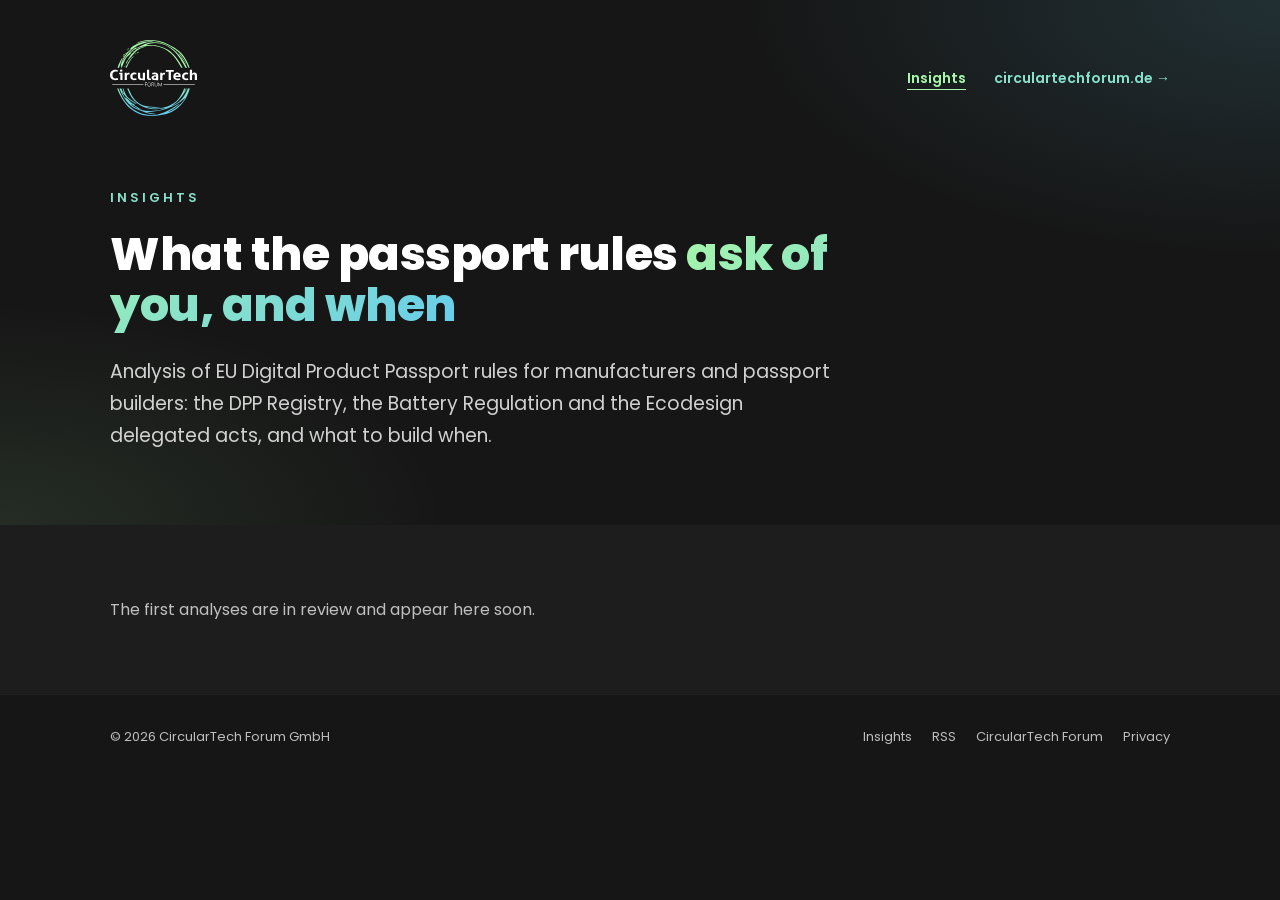
==== insights/index.html @ 9c660640 "Site update: shared CSS/JS, Insights blog build, SEO/GEO files, legal drafts - assets/css/site.css +" ====
<!DOCTYPE html>
<html lang="en">
<head>
<meta charset="utf-8">
<meta name="viewport" content="width=device-width, initial-scale=1">
<meta http-equiv="Content-Security-Policy" content="default-src 'self'; script-src 'self'; style-src 'self'; img-src 'self' data:; font-src 'self'; connect-src 'none'; object-src 'none'; base-uri 'self'; form-action 'none'">
<title>Insights | CircularTech Advisory</title>
<meta name="description" content="Analysis of EU Digital Product Passport rules for manufacturers and passport builders: the DPP Registry, the Battery Regulation and the Ecodesign delegated acts, and what to build when.">
<meta name="theme-color" content="#161616">
<link rel="canonical" href="https://www.circulartechadvisory.com/insights/">
<meta property="og:type" content="website">
<meta property="og:site_name" content="CircularTech Advisory">
<meta property="og:title" content="Insights | CircularTech Advisory">
<meta property="og:description" content="Analysis of EU Digital Product Passport rules for manufacturers and passport builders: the DPP Registry, the Battery Regulation and the Ecodesign delegated acts, and what to build when.">
<meta property="og:url" content="https://www.circulartechadvisory.com/insights/">
<meta property="og:image" content="https://www.circulartechadvisory.com/assets/images/og-default.png">
<meta property="og:locale" content="en_GB">
<meta name="twitter:card" content="summary_large_image">
<link rel="icon" href="/assets/logo.svg" type="image/svg+xml">
<link rel="alternate" type="application/rss+xml" title="CircularTech Advisory insights" href="/feed.xml">
<link rel="stylesheet" href="/assets/fonts/fonts.css">
<link rel="stylesheet" href="/assets/css/site.css">
<script type="application/ld+json">
{
  "@context": "https://schema.org",
  "@graph": [
    {
      "@type": "Blog",
      "@id": "https://www.circulartechadvisory.com/insights/#blog",
      "url": "https://www.circulartechadvisory.com/insights/",
      "name": "CircularTech Advisory insights",
      "inLanguage": "en",
      "publisher": {
        "@id": "https://www.circulartechadvisory.com/#org"
      },
      "blogPost": []
    },
    {
      "@type": "BreadcrumbList",
      "itemListElement": [
        {
          "@type": "ListItem",
          "position": 1,
          "name": "Home",
          "item": "https://www.circulartechadvisory.com/"
        },
        {
          "@type": "ListItem",
          "position": 2,
          "name": "Insights",
          "item": "https://www.circulartechadvisory.com/insights/"
        }
      ]
    }
  ]
}
</script>
</head>
<body>
<a class="skip-link" href="#main-content">Skip to main content</a>

<header class="ctf-hero ctf-hero--compact">
  <div class="ctf-inner">
    <div class="ctf-bar">
      <a class="ctf-bar__logo" href="/"><img src="/assets/logo.svg" alt="CircularTech Advisory" width="87" height="76"></a>
      <nav class="ctf-bar__links" aria-label="Site">
        <a href="/insights/" aria-current="page">Insights</a>
        <a href="https://circulartechforum.de/" rel="noopener">circulartechforum.de &rarr;</a>
      </nav>
    </div>
    <div class="ctf-hero__body">
      <p class="ctf-hero__pre">Insights</p>
      <h1 class="ctf-hero__h1">What the passport rules <span>ask of you, and when</span></h1>
      <p class="ctf-hero__sub">Analysis of EU Digital Product Passport rules for manufacturers and passport builders: the DPP Registry, the Battery Regulation and the Ecodesign delegated acts, and what to build when.</p>
    </div>
  </div>
</header>

<main id="main-content" class="ctf-section">
  <div class="ctf-inner">
    <h2 class="visually-hidden">All insights</h2>
      <p class="ctf-empty">The first analyses are in review and appear here soon.</p>
  </div>
</main>

<footer class="ctf-footer">
  <div class="ctf-inner">
    <p>&copy; <span data-year>2026</span> CircularTech Forum GmbH</p>
    <nav aria-label="Footer">
      <a href="/insights/">Insights</a>
      <a href="/feed.xml">RSS</a>
      <a href="https://circulartechforum.de/" rel="noopener">CircularTech Forum</a>
      <a href="https://circulartechforum.de/privacy-policy/" rel="noopener">Privacy</a>
    </nav>
  </div>
</footer>
<p class="visually-hidden" id="copy-hint">Copies the email address to your clipboard.</p>
<p class="visually-hidden" id="copy-status" role="status" aria-live="polite"></p>
<script src="/assets/js/site.js" defer></script>
</body>
</html>
---- assets/fonts/fonts.css ----
/* Self-hosted Google Fonts — generated by selfhost-fonts.py */

/* from https://fonts.googleapis.com/css2?family=Poppins:wght@400;600;700;800&display=swap */
/* devanagari */
@font-face {
  font-family: 'Poppins';
  font-style: normal;
  font-weight: 400;
  font-display: swap;
  src: url('./pxiEyp8kv8JHgFVrJJbecnFHGPezSQ.woff2') format('woff2');
  unicode-range: U+0900-097F, U+1CD0-1CF9, U+200C-200D, U+20A8, U+20B9, U+20F0, U+25CC, U+A830-A839, U+A8E0-A8FF, U+11B00-11B09;
}
/* latin-ext */
@font-face {
  font-family: 'Poppins';
  font-style: normal;
  font-weight: 400;
  font-display: swap;
  src: url('./pxiEyp8kv8JHgFVrJJnecnFHGPezSQ.woff2') format('woff2');
  unicode-range: U+0100-02BA, U+02BD-02C5, U+02C7-02CC, U+02CE-02D7, U+02DD-02FF, U+0304, U+0308, U+0329, U+1D00-1DBF, U+1E00-1E9F, U+1EF2-1EFF, U+2020, U+20A0-20AB, U+20AD-20C0, U+2113, U+2C60-2C7F, U+A720-A7FF;
}
/* latin */
@font-face {
  font-family: 'Poppins';
  font-style: normal;
  font-weight: 400;
  font-display: swap;
  src: url('./pxiEyp8kv8JHgFVrJJfecnFHGPc.woff2') format('woff2');
  unicode-range: U+0000-00FF, U+0131, U+0152-0153, U+02BB-02BC, U+02C6, U+02DA, U+02DC, U+0304, U+0308, U+0329, U+2000-206F, U+20AC, U+2122, U+2191, U+2193, U+2212, U+2215, U+FEFF, U+FFFD;
}
/* devanagari */
@font-face {
  font-family: 'Poppins';
  font-style: normal;
  font-weight: 600;
  font-display: swap;
  src: url('./pxiByp8kv8JHgFVrLEj6Z11lFd2JQEl8qw.woff2') format('woff2');
  unicode-range: U+0900-097F, U+1CD0-1CF9, U+200C-200D, U+20A8, U+20B9, U+20F0, U+25CC, U+A830-A839, U+A8E0-A8FF, U+11B00-11B09;
}
/* latin-ext */
@font-face {
  font-family: 'Poppins';
  font-style: normal;
  font-weight: 600;
  font-display: swap;
  src: url('./pxiByp8kv8JHgFVrLEj6Z1JlFd2JQEl8qw.woff2') format('woff2');
  unicode-range: U+0100-02BA, U+02BD-02C5, U+02C7-02CC, U+02CE-02D7, U+02DD-02FF, U+0304, U+0308, U+0329, U+1D00-1DBF, U+1E00-1E9F, U+1EF2-1EFF, U+2020, U+20A0-20AB, U+20AD-20C0, U+2113, U+2C60-2C7F, U+A720-A7FF;
}
/* latin */
@font-face {
  font-family: 'Poppins';
  font-style: normal;
  font-weight: 600;
  font-display: swap;
  src: url('./pxiByp8kv8JHgFVrLEj6Z1xlFd2JQEk.woff2') format('woff2');
  unicode-range: U+0000-00FF, U+0131, U+0152-0153, U+02BB-02BC, U+02C6, U+02DA, U+02DC, U+0304, U+0308, U+0329, U+2000-206F, U+20AC, U+2122, U+2191, U+2193, U+2212, U+2215, U+FEFF, U+FFFD;
}
/* devanagari */
@font-face {
  font-family: 'Poppins';
  font-style: normal;
  font-weight: 700;
  font-display: swap;
  src: url('./pxiByp8kv8JHgFVrLCz7Z11lFd2JQEl8qw.woff2') format('woff2');
  unicode-range: U+0900-097F, U+1CD0-1CF9, U+200C-200D, U+20A8, U+20B9, U+20F0, U+25CC, U+A830-A839, U+A8E0-A8FF, U+11B00-11B09;
}
/* latin-ext */
@font-face {
  font-family: 'Poppins';
  font-style: normal;
  font-weight: 700;
  font-display: swap;
  src: url('./pxiByp8kv8JHgFVrLCz7Z1JlFd2JQEl8qw.woff2') format('woff2');
  unicode-range: U+0100-02BA, U+02BD-02C5, U+02C7-02CC, U+02CE-02D7, U+02DD-02FF, U+0304, U+0308, U+0329, U+1D00-1DBF, U+1E00-1E9F, U+1EF2-1EFF, U+2020, U+20A0-20AB, U+20AD-20C0, U+2113, U+2C60-2C7F, U+A720-A7FF;
}
/* latin */
@font-face {
  font-family: 'Poppins';
  font-style: normal;
  font-weight: 700;
  font-display: swap;
  src: url('./pxiByp8kv8JHgFVrLCz7Z1xlFd2JQEk.woff2') format('woff2');
  unicode-range: U+0000-00FF, U+0131, U+0152-0153, U+02BB-02BC, U+02C6, U+02DA, U+02DC, U+0304, U+0308, U+0329, U+2000-206F, U+20AC, U+2122, U+2191, U+2193, U+2212, U+2215, U+FEFF, U+FFFD;
}
/* devanagari */
@font-face {
  font-family: 'Poppins';
  font-style: normal;
  font-weight: 800;
  font-display: swap;
  src: url('./pxiByp8kv8JHgFVrLDD4Z11lFd2JQEl8qw.woff2') format('woff2');
  unicode-range: U+0900-097F, U+1CD0-1CF9, U+200C-200D, U+20A8, U+20B9, U+20F0, U+25CC, U+A830-A839, U+A8E0-A8FF, U+11B00-11B09;
}
/* latin-ext */
@font-face {
  font-family: 'Poppins';
  font-style: normal;
  font-weight: 800;
  font-display: swap;
  src: url('./pxiByp8kv8JHgFVrLDD4Z1JlFd2JQEl8qw.woff2') format('woff2');
  unicode-range: U+0100-02BA, U+02BD-02C5, U+02C7-02CC, U+02CE-02D7, U+02DD-02FF, U+0304, U+0308, U+0329, U+1D00-1DBF, U+1E00-1E9F, U+1EF2-1EFF, U+2020, U+20A0-20AB, U+20AD-20C0, U+2113, U+2C60-2C7F, U+A720-A7FF;
}
/* latin */
@font-face {
  font-family: 'Poppins';
  font-style: normal;
  font-weight: 800;
  font-display: swap;
  src: url('./pxiByp8kv8JHgFVrLDD4Z1xlFd2JQEk.woff2') format('woff2');
  unicode-range: U+0000-00FF, U+0131, U+0152-0153, U+02BB-02BC, U+02C6, U+02DA, U+02DC, U+0304, U+0308, U+0329, U+2000-206F, U+20AC, U+2122, U+2191, U+2193, U+2212, U+2215, U+FEFF, U+FFFD;
}
---- assets/css/site.css ----
/* CircularTech Advisory: one stylesheet for every page.
   Palette follows the forum's advisory page (~/Claude/circulartech/consulting-advisory.html). */

:root {
  --ink: #161616;
  --ink-2: #1d1d1d;
  --ink-3: #222;
  --ink-4: #2a2a2a;
  --line: #333;
  --mint: #A7F6AA;
  --sky: #66CCEC;
  --teal: #87E1CB;
  --amber: #D4922A;
  --amber-hi: #F0A830;
  --text: rgba(255,255,255,0.82);
  --text-dim: rgba(255,255,255,0.72);
  --gradient: linear-gradient(135deg, var(--mint) 0%, var(--sky) 100%);
  --radius: 12px;
}

* { margin: 0; padding: 0; box-sizing: border-box; }
html { background: var(--ink); scroll-behavior: smooth; }
body {
  font-family: 'Poppins', sans-serif;
  color: var(--text);
  line-height: 1.6;
  -webkit-font-smoothing: antialiased;
  background: var(--ink);
}
a { color: inherit; text-decoration: none; }
img, svg { max-width: 100%; }
:focus-visible { outline: 3px solid var(--amber-hi); outline-offset: 3px; border-radius: 4px; }

.skip-link {
  position: absolute; left: 16px; top: -100px; z-index: 100;
  background: var(--amber); color: var(--ink); font-weight: 700;
  padding: 10px 18px; border-radius: 8px;
}
.skip-link:focus { top: 16px; }
.visually-hidden {
  position: absolute; width: 1px; height: 1px; padding: 0; margin: -1px;
  overflow: hidden; clip: rect(0 0 0 0); white-space: nowrap; border: 0;
}

.ctf-inner { max-width: 1140px; margin: 0 auto; padding: 0 40px; }

/* ── Buttons ──────────────────────────────────────────────── */
.ctf-btn {
  display: inline-flex; align-items: center; gap: 10px;
  padding: 14px 28px; border-radius: 54px;
  font-family: 'Poppins', sans-serif; font-size: 15px; font-weight: 700;
  cursor: pointer; transition: background-color 0.25s ease, border-color 0.25s ease, color 0.25s ease;
  border: 2px solid transparent;
}
.ctf-btn svg { width: 16px; height: 16px; flex-shrink: 0; }
.ctf-btn--primary { background: var(--amber); color: var(--ink); border-color: var(--amber); }
.ctf-btn--primary:hover { background: var(--amber-hi); border-color: var(--amber-hi); }
.ctf-btn--dark { background: var(--ink); color: #fff; border-color: var(--ink); }
.ctf-btn--dark:hover { background: var(--line); border-color: var(--line); }
.ctf-btn.is-copied { background: var(--mint); border-color: var(--mint); color: var(--ink); }

/* ── Site header (inside the hero) ────────────────────────── */
.ctf-bar {
  display: flex; align-items: center; justify-content: space-between; gap: 24px;
  margin-bottom: 88px;
}
.ctf-bar__logo img { display: block; height: 76px; width: auto; }
.ctf-bar__links { display: flex; align-items: center; gap: 28px; font-size: 14px; font-weight: 600; }
.ctf-bar__links a { color: var(--teal); transition: color 0.2s ease; }
.ctf-bar__links a:hover, .ctf-bar__links a[aria-current="page"] { color: var(--mint); }
.ctf-bar__links a[aria-current="page"] { text-decoration: underline; text-underline-offset: 6px; }

/* ── Hero ─────────────────────────────────────────────────── */
.ctf-hero {
  position: relative; overflow: hidden; isolation: isolate;
  background:
    radial-gradient(ellipse 60% 70% at 100% 0%, rgba(102,204,236,0.14), transparent 70%),
    radial-gradient(ellipse 50% 60% at 0% 100%, rgba(167,246,170,0.10), transparent 70%),
    var(--ink);
  padding: 40px 0 96px;
}
.ctf-hero--compact { padding-bottom: 72px; }
.ctf-hero--compact .ctf-bar { margin-bottom: 72px; }
.ctf-hero__art { position: absolute; inset: 0; z-index: -1; pointer-events: none; }
.ctf-hero__art canvas, .ctf-hero__art svg { display: block; width: 100%; height: 100%; }
.ctf-hero__body { max-width: 820px; }
.ctf-hero__pre {
  font-size: 13px; font-weight: 600; letter-spacing: 3px; text-transform: uppercase;
  color: var(--teal); margin-bottom: 20px;
}
.ctf-hero__h1 {
  font-size: 56px; font-weight: 800; color: #fff; line-height: 1.08;
  letter-spacing: -0.5px; margin-bottom: 24px;
}
.ctf-hero--compact .ctf-hero__h1 { font-size: 46px; line-height: 1.12; }
.ctf-hero__h1 span {
  background: var(--gradient);
  -webkit-background-clip: text; background-clip: text; color: transparent;
}
.ctf-hero__sub { font-size: 19px; color: rgba(255,255,255,0.8); line-height: 1.7; max-width: 720px; }
.ctf-hero__meta { margin-top: 28px; font-size: 14px; color: var(--text-dim); }
.ctf-hero__meta strong { color: #fff; font-weight: 600; }

.ctf-contact { display: flex; align-items: center; gap: 12px; flex-wrap: wrap; margin-top: 36px; }
.ctf-contact__alt { font-size: 14px; font-weight: 600; color: var(--amber-hi); text-decoration: underline; text-underline-offset: 3px; }

/* ── Section shell ────────────────────────────────────────── */
.ctf-section { background: var(--ink-2); padding: 72px 0; }
.ctf-section--ink { background: var(--ink); }
.ctf-section__label {
  font-size: 13px; font-weight: 600; letter-spacing: 3px; text-transform: uppercase;
  color: var(--text-dim); margin-bottom: 8px;
}
.ctf-section__h2 { font-size: 32px; font-weight: 800; color: #fff; line-height: 1.2; margin-bottom: 28px; }
.ctf-section__more { margin-top: 28px; font-size: 15px; font-weight: 600; }
.ctf-section__more a { color: var(--teal); text-decoration: underline; text-underline-offset: 4px; }
.ctf-section__more a:hover { color: var(--mint); }

/* ── Services ─────────────────────────────────────────────── */
/* Five cards: one row on wide screens, 3 + 2 on tablets, one column on phones. Never a lone card. */
.ctf-previews {
  display: grid;
  grid-template-columns: repeat(5, 1fr);
  gap: 14px;
}
@media (max-width: 1100px) {
  .ctf-previews { grid-template-columns: repeat(6, 1fr); }
  .ctf-preview { grid-column: span 2; }
  .ctf-preview:nth-child(n+4) { grid-column: span 3; }
}
@media (max-width: 640px) {
  .ctf-previews { grid-template-columns: 1fr; }
  .ctf-preview, .ctf-preview:nth-child(n+4) { grid-column: auto; }
}
.ctf-preview {
  background: var(--ink-3); border-radius: 10px; padding: 22px 18px;
  border-left: 3px solid var(--teal);
  transition: transform 0.2s ease, box-shadow 0.2s ease;
}
.ctf-preview:hover { transform: translateY(-2px); box-shadow: 0 4px 16px rgba(0,0,0,0.3); }
.ctf-preview--readiness { border-left-color: var(--amber-hi); }
.ctf-preview--compliance { border-left-color: var(--amber); }
.ctf-preview--design { border-left-color: var(--sky); }
.ctf-preview--circular { border-left-color: var(--mint); }
.ctf-preview svg { width: 32px; height: 32px; margin-bottom: 12px; }
.ctf-preview__title { font-size: 15px; font-weight: 700; color: #fff; margin-bottom: 8px; line-height: 1.3; }
.ctf-preview__desc { font-size: 13px; color: var(--text-dim); line-height: 1.55; }

/* ── Insight cards ────────────────────────────────────────── */
.ctf-cards { display: grid; grid-template-columns: repeat(auto-fill, minmax(300px, 1fr)); gap: 18px; }
.ctf-card {
  display: flex; flex-direction: column; background: var(--ink-3); border-radius: var(--radius);
  border: 1px solid var(--line); overflow: hidden; transition: border-color 0.2s ease, transform 0.2s ease;
}
.ctf-card:hover { border-color: var(--teal); transform: translateY(-2px); }
.ctf-card__img { aspect-ratio: 16 / 9; width: 100%; object-fit: cover; background: var(--ink-4); }
.ctf-card__body { padding: 22px 22px 24px; display: flex; flex-direction: column; gap: 10px; flex: 1; }
.ctf-card__meta { font-size: 12px; font-weight: 600; letter-spacing: 1.5px; text-transform: uppercase; color: var(--teal); }
.ctf-card__title { font-size: 19px; font-weight: 700; color: #fff; line-height: 1.3; }
.ctf-card__excerpt { font-size: 14px; color: var(--text-dim); line-height: 1.6; }
.ctf-card__link { margin-top: auto; font-size: 14px; font-weight: 700; color: var(--amber-hi); }
.ctf-card__link::after { content: " \2192"; }
.ctf-empty { color: var(--text-dim); }

/* ── FAQ (lander and posts) ───────────────────────────────── */
.ctf-faq { max-width: 860px; }
.ctf-faq__item { border: 1px solid var(--line); border-radius: var(--radius); background: var(--ink-3); margin: 12px 0; }
.ctf-faq__item summary {
  cursor: pointer; padding: 16px 20px; font-weight: 700; color: #fff; font-size: 16px;
  list-style: none; display: flex; justify-content: space-between; align-items: center; gap: 12px;
}
.ctf-faq__item summary::-webkit-details-marker { display: none; }
.ctf-faq__item summary::after { content: "+"; color: var(--teal); font-weight: 700; font-size: 22px; line-height: 1; }
.ctf-faq__item[open] summary::after { content: "\2212"; }
.ctf-faq__item summary:hover { color: var(--mint); }
.ctf-faq__answer { padding: 0 20px 18px; }
.ctf-faq__answer p { margin: 0; font-size: 15.5px; line-height: 1.7; }

/* ── CTA ──────────────────────────────────────────────────── */
.ctf-cta { background: var(--gradient); padding: 88px 0; text-align: center; }
.ctf-cta .ctf-inner { max-width: 720px; }
.ctf-cta__h2 { font-size: 40px; font-weight: 800; color: var(--ink); line-height: 1.15; margin-bottom: 20px; }
.ctf-cta__body { font-size: 18px; color: #222; line-height: 1.7; margin-bottom: 32px; }
.ctf-cta__email { font-size: 15px; color: #333; margin-top: 20px; }
.ctf-cta__email a { color: var(--ink); font-weight: 700; border-bottom: 2px solid var(--ink); transition: border-color 0.2s ease; }
.ctf-cta__email a:hover { border-color: transparent; }

/* ── Footer ───────────────────────────────────────────────── */
.ctf-footer { background: var(--ink); padding: 32px 0; border-top: 1px solid var(--ink-3); }
.ctf-footer .ctf-inner {
  display: flex; justify-content: space-between; align-items: center; gap: 16px; flex-wrap: wrap;
  font-size: 13px; color: var(--text-dim);
}
.ctf-footer nav { display: flex; gap: 20px; flex-wrap: wrap; }
.ctf-footer a:hover { color: var(--teal); }

/* ── Post body ────────────────────────────────────────────── */
.ctf-article { background: var(--ink-2); padding: 72px 0 88px; line-height: 1.75; }
.ctf-article .ctf-inner { max-width: 820px; }
.ctf-breadcrumb { font-size: 13px; color: var(--text-dim); margin-bottom: 18px; }
.ctf-breadcrumb a { color: var(--teal); }
.ctf-breadcrumb a:hover { color: var(--mint); }
.ctf-prose a { color: var(--teal); text-decoration: underline; text-underline-offset: 3px; }
.ctf-prose a:hover { color: var(--mint); }
.ctf-prose p { margin: 0 0 20px; font-size: 17px; }
.ctf-prose strong { color: #fff; font-weight: 600; }
.ctf-prose em { color: #fff; }
.ctf-prose h2 { font-size: 30px; font-weight: 800; color: #fff; line-height: 1.25; margin: 56px 0 18px; scroll-margin-top: 24px; }
.ctf-prose h3 { font-size: 21px; font-weight: 700; color: #fff; line-height: 1.35; margin: 36px 0 12px; scroll-margin-top: 24px; }
.ctf-prose ul, .ctf-prose ol { margin: 0 0 22px; padding-left: 24px; font-size: 17px; }
.ctf-prose li { margin-bottom: 10px; }
.ctf-prose li::marker { color: var(--teal); font-weight: 700; }
.ctf-prose code {
  font-family: ui-monospace, Menlo, monospace; font-size: 0.88em;
  background: var(--ink-4); color: var(--mint); padding: 2px 6px; border-radius: 6px;
}
.ctf-prose figure { margin: 32px 0; }
.ctf-prose figure img { display: block; width: 100%; height: auto; border-radius: 18px; }
.ctf-prose figcaption { margin-top: 12px; font-size: 14px; color: var(--text-dim); text-align: center; }

.ctf-table-wrap { overflow-x: auto; -webkit-overflow-scrolling: touch; margin: 24px 0; }
.ctf-table { width: 100%; border-collapse: collapse; font-size: 15px; }
.ctf-table th, .ctf-table td { border-bottom: 1px solid var(--line); padding: 12px 14px; text-align: left; vertical-align: top; line-height: 1.55; }
.ctf-table th { background: #262626; color: var(--teal); font-weight: 700; font-size: 13px; letter-spacing: 0.5px; text-transform: uppercase; }
.ctf-table td:first-child { font-weight: 600; color: #fff; white-space: nowrap; }

.ctf-note { background: var(--ink-3); border-radius: var(--radius); border-left: 3px solid var(--teal); padding: 22px 24px; margin: 28px 0; }
.ctf-note h4 { margin: 0 0 10px; color: var(--teal); font-size: 13px; font-weight: 700; letter-spacing: 2px; text-transform: uppercase; }
.ctf-prose .ctf-note p { margin: 0 0 10px; font-size: 16px; }
.ctf-prose .ctf-note p:last-child { margin-bottom: 0; }
.ctf-prose .ctf-note ul { margin: 8px 0 0; font-size: 16px; }
.ctf-note li:last-child { margin-bottom: 0; }
.ctf-note--warn { border-left-color: var(--amber); background: #2a2316; }
.ctf-note--warn h4 { color: var(--amber-hi); }

.ctf-sources { margin-top: 48px; padding-top: 24px; border-top: 1px solid var(--line); }
.ctf-prose .ctf-sources p { font-size: 14px; color: var(--text-dim); }

/* ── Legal pages ──────────────────────────────────────────── */
.ctf-legal h2 { font-size: 22px; margin-top: 40px; }
.ctf-placeholder { background: #3a2a10; color: var(--amber-hi); padding: 0 6px; border-radius: 4px; font-weight: 600; }

/* ── Responsive ───────────────────────────────────────────── */
@media (max-width: 1024px) {
  .ctf-hero__h1 { font-size: 44px; }
  .ctf-hero--compact .ctf-hero__h1 { font-size: 38px; }
  .ctf-prose h2 { font-size: 27px; }
}
@media (max-width: 640px) {
  .ctf-inner { padding: 0 16px; }
  .ctf-hero { padding: 24px 0 64px; }
  .ctf-bar, .ctf-hero--compact .ctf-bar { margin-bottom: 48px; }
  .ctf-bar__logo img { height: 56px; }
  .ctf-bar__links { gap: 16px; font-size: 13px; }
  .ctf-hero__h1, .ctf-hero--compact .ctf-hero__h1 { font-size: 31px; }
  .ctf-hero__sub { font-size: 16px; }
  .ctf-section { padding: 48px 0; }
  .ctf-section__h2 { font-size: 26px; }
  .ctf-cards { grid-template-columns: 1fr; }
  .ctf-article { padding: 48px 0 64px; }
  .ctf-prose p, .ctf-prose ul, .ctf-prose ol { font-size: 16px; }
  .ctf-prose h2 { font-size: 24px; margin-top: 44px; }
  .ctf-prose h3 { font-size: 19px; }
  .ctf-table td:first-child { white-space: normal; }
  .ctf-cta { padding: 56px 0; }
  .ctf-cta__h2 { font-size: 28px; }
  .ctf-cta__body { font-size: 16px; }
  .ctf-btn { font-size: 14px; padding: 13px 22px; }
}
@media (prefers-reduced-motion: reduce) {
  html { scroll-behavior: auto; }
  *, *::before, *::after { transition: none !important; animation: none !important; }
}
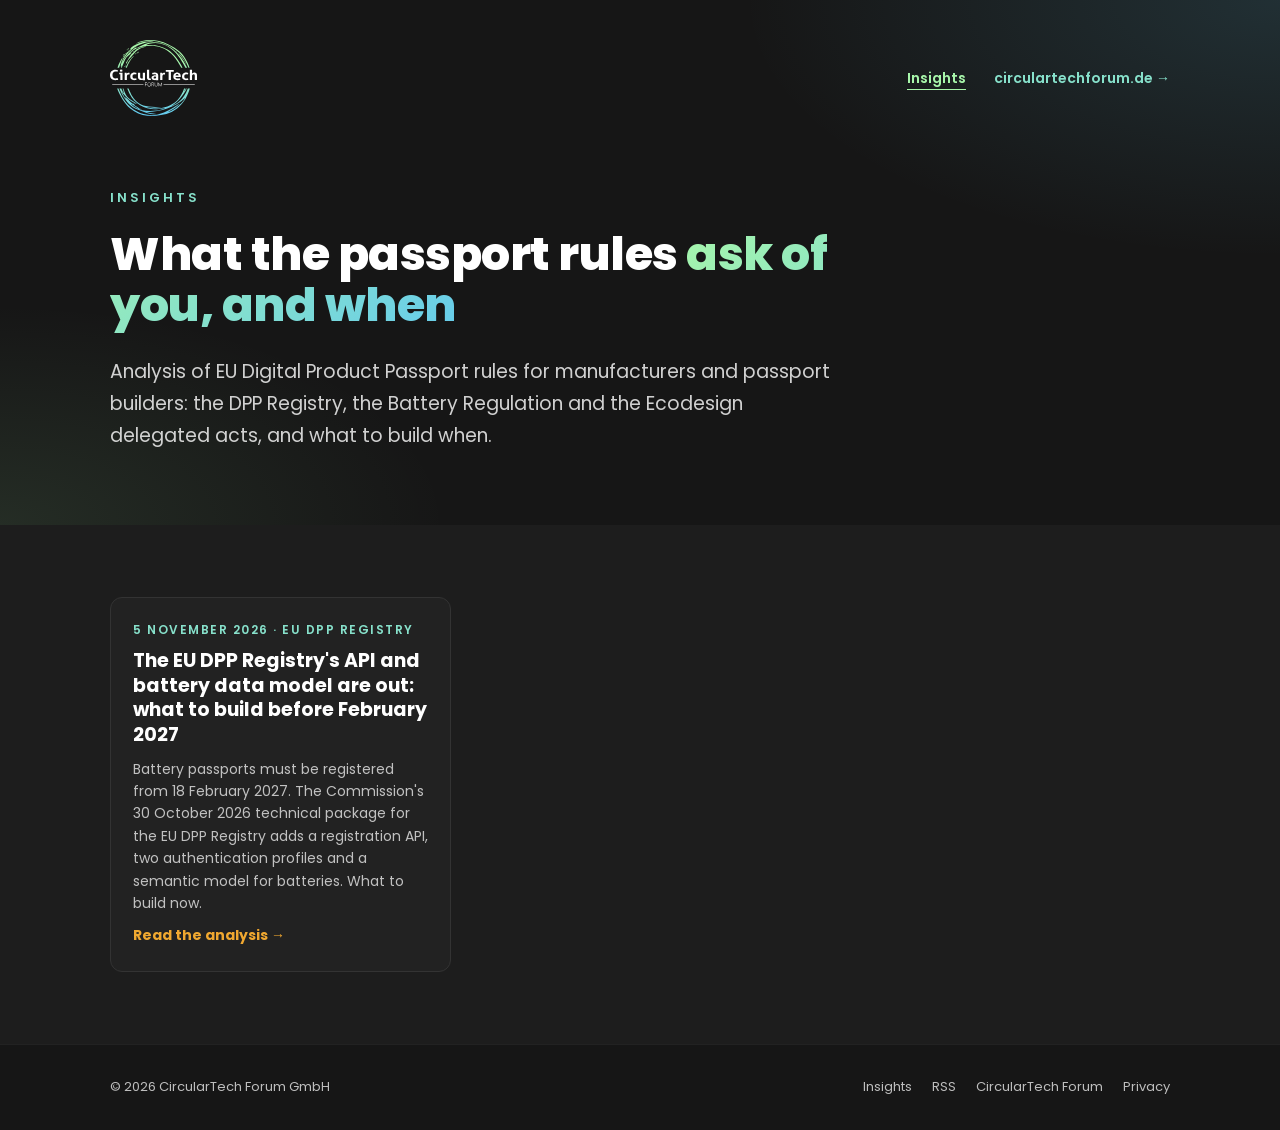
==== commit e90e75a2: "Publish the DPP Registry article as the first insight; fill company details - Article approved (publ" ====
--- a/insights/index.html
+++ b/insights/index.html
@@ -33,7 +33,14 @@
       "publisher": {
         "@id": "https://www.circulartechadvisory.com/#org"
       },
-      "blogPost": []
+      "blogPost": [
+        {
+          "@type": "BlogPosting",
+          "headline": "The EU DPP Registry's API and battery data model are out: what to build before February 2027",
+          "url": "https://www.circulartechadvisory.com/insights/dpp-registry-technical-package/",
+          "datePublished": "2026-11-05"
+        }
+      ]
     },
     {
       "@type": "BreadcrumbList",
@@ -79,7 +86,16 @@
 <main id="main-content" class="ctf-section">
   <div class="ctf-inner">
     <h2 class="visually-hidden">All insights</h2>
-      <p class="ctf-empty">The first analyses are in review and appear here soon.</p>
+      <div class="ctf-cards">
+    <a class="ctf-card" href="/insights/dpp-registry-technical-package/">
+      <div class="ctf-card__body">
+        <p class="ctf-card__meta"><time datetime="2026-11-05">5 November 2026</time> · EU DPP Registry</p>
+        <h3 class="ctf-card__title">The EU DPP Registry's API and battery data model are out: what to build before February 2027</h3>
+        <p class="ctf-card__excerpt">Battery passports must be registered from 18 February 2027. The Commission's 30 October 2026 technical package for the EU DPP Registry adds a registration API, two authentication profiles and a semantic model for batteries. What to build now.</p>
+        <span class="ctf-card__link">Read the analysis</span>
+      </div>
+    </a>
+      </div>
   </div>
 </main>
 
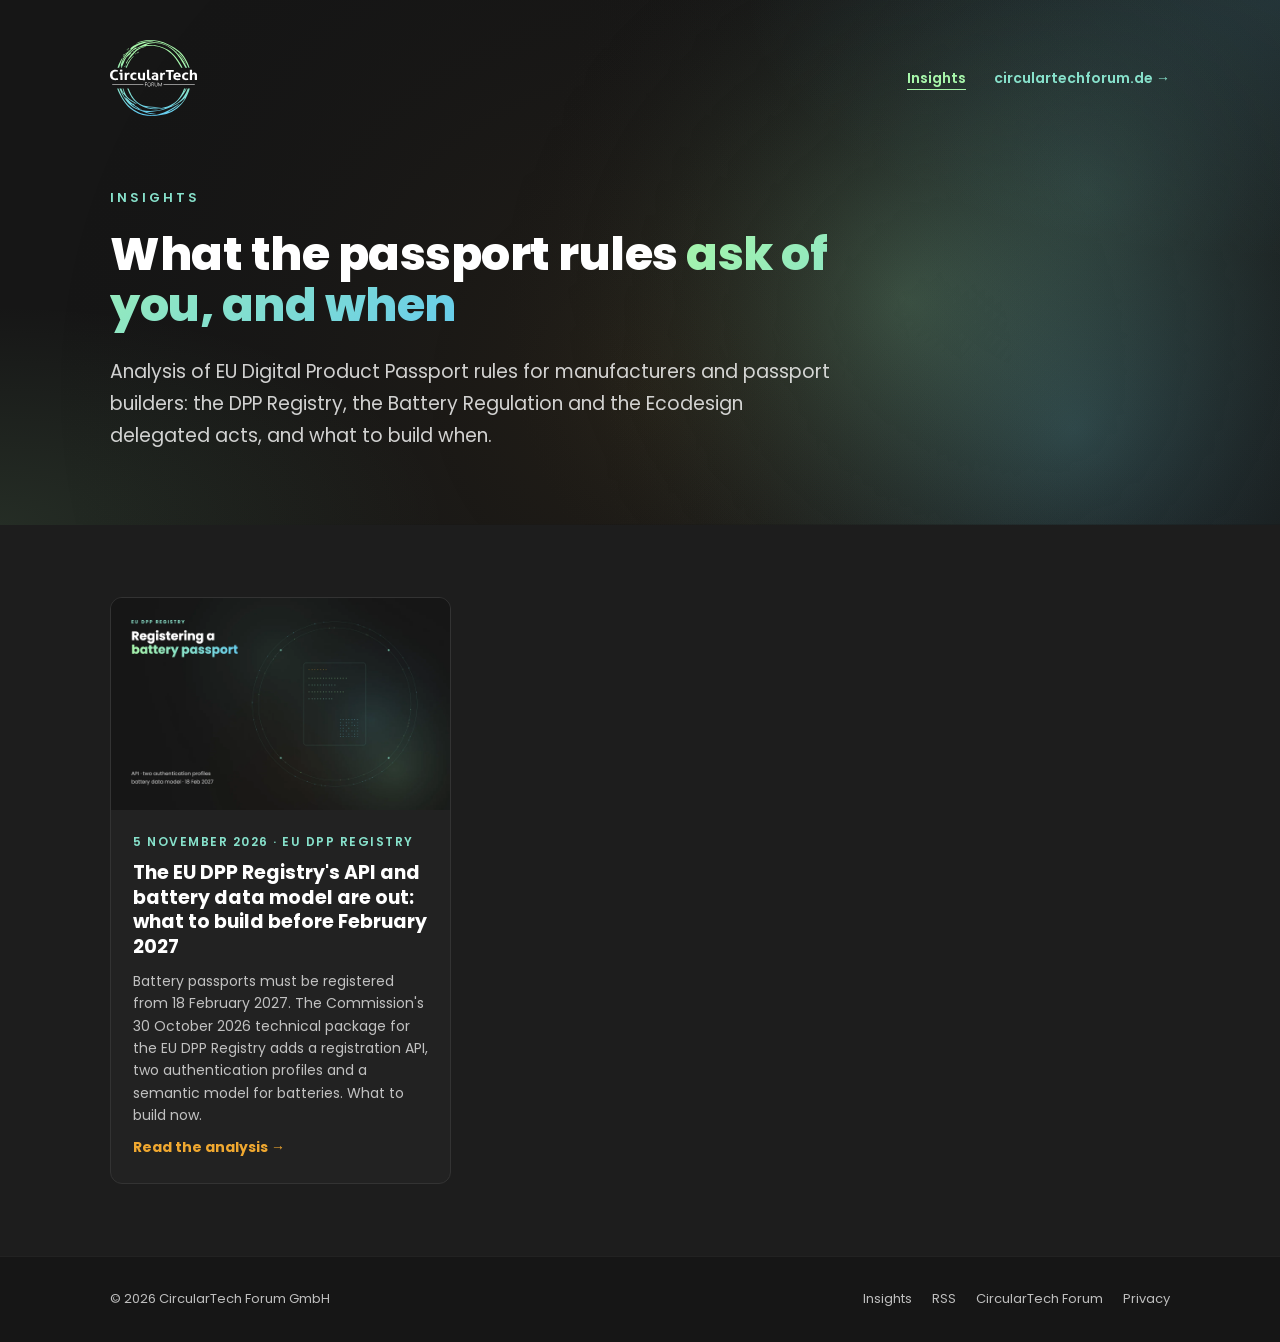
==== commit fd916273: "Hero animation on the lander, post hero with featured image and tags - assets/js/hero-anim.js: canva" ====
--- a/insights/index.html
+++ b/insights/index.html
@@ -67,6 +67,7 @@
 <a class="skip-link" href="#main-content">Skip to main content</a>
 
 <header class="ctf-hero ctf-hero--compact">
+  <div class="ctf-hero__art" data-anim="drift" aria-hidden="true"></div>
   <div class="ctf-inner">
     <div class="ctf-bar">
       <a class="ctf-bar__logo" href="/"><img src="/assets/logo.svg" alt="CircularTech Advisory" width="87" height="76"></a>
@@ -88,6 +89,7 @@
     <h2 class="visually-hidden">All insights</h2>
       <div class="ctf-cards">
     <a class="ctf-card" href="/insights/dpp-registry-technical-package/">
+      <img class="ctf-card__img" src="/insights/dpp-registry-technical-package/Header.webp" alt="A passport card inside a loop, with the words: EU DPP Registry, registering a battery passport." width="1600" height="1000" loading="lazy">
       <div class="ctf-card__body">
         <p class="ctf-card__meta"><time datetime="2026-11-05">5 November 2026</time> · EU DPP Registry</p>
         <h3 class="ctf-card__title">The EU DPP Registry's API and battery data model are out: what to build before February 2027</h3>
@@ -113,5 +115,6 @@
 <p class="visually-hidden" id="copy-hint">Copies the email address to your clipboard.</p>
 <p class="visually-hidden" id="copy-status" role="status" aria-live="polite"></p>
 <script src="/assets/js/site.js" defer></script>
+<script src="/assets/js/hero-anim.js" defer></script>
 </body>
 </html>
--- a/assets/css/site.css
+++ b/assets/css/site.css
@@ -84,6 +84,17 @@
 .ctf-hero__art { position: absolute; inset: 0; z-index: -1; pointer-events: none; }
 .ctf-hero__art canvas, .ctf-hero__art svg { display: block; width: 100%; height: 100%; }
 .ctf-hero__body { max-width: 820px; }
+.ctf-hero--home .ctf-hero__body { max-width: 640px; }
+/* Post hero: copy left, featured image right, drift behind */
+.ctf-hero__grid { display: grid; grid-template-columns: minmax(0, 1.2fr) minmax(0, 1fr); gap: 56px; align-items: center; }
+.ctf-hero__grid--solo { grid-template-columns: minmax(0, 1fr); }
+.ctf-hero--post .ctf-hero__h1 { font-size: 42px; }
+.ctf-hero__figure { margin: 0; border-radius: 18px; overflow: hidden; border: 1px solid rgba(135,225,203,0.25);
+  box-shadow: 0 24px 60px rgba(0,0,0,0.45); background: var(--ink); }
+.ctf-hero__figure img { display: block; width: 100%; height: auto; }
+.ctf-tags { list-style: none; display: flex; flex-wrap: wrap; gap: 8px; margin: 20px 0 0; padding: 0; }
+.ctf-tags li { font-size: 12px; font-weight: 600; color: var(--teal); border: 1px solid rgba(135,225,203,0.35);
+  border-radius: 999px; padding: 4px 12px; }
 .ctf-hero__pre {
   font-size: 13px; font-weight: 600; letter-spacing: 3px; text-transform: uppercase;
   color: var(--teal); margin-bottom: 20px;
@@ -153,7 +164,7 @@
   border: 1px solid var(--line); overflow: hidden; transition: border-color 0.2s ease, transform 0.2s ease;
 }
 .ctf-card:hover { border-color: var(--teal); transform: translateY(-2px); }
-.ctf-card__img { aspect-ratio: 16 / 9; width: 100%; object-fit: cover; background: var(--ink-4); }
+.ctf-card__img { display: block; aspect-ratio: 16 / 10; width: 100%; height: auto; object-fit: cover; background: var(--ink-4); }
 .ctf-card__body { padding: 22px 22px 24px; display: flex; flex-direction: column; gap: 10px; flex: 1; }
 .ctf-card__meta { font-size: 12px; font-weight: 600; letter-spacing: 1.5px; text-transform: uppercase; color: var(--teal); }
 .ctf-card__title { font-size: 19px; font-weight: 700; color: #fff; line-height: 1.3; }
@@ -242,6 +253,8 @@
 
 /* ── Responsive ───────────────────────────────────────────── */
 @media (max-width: 1024px) {
+  .ctf-hero__grid { grid-template-columns: minmax(0, 1fr); gap: 36px; }
+  .ctf-hero__figure { max-width: 560px; }
   .ctf-hero__h1 { font-size: 44px; }
   .ctf-hero--compact .ctf-hero__h1 { font-size: 38px; }
   .ctf-prose h2 { font-size: 27px; }
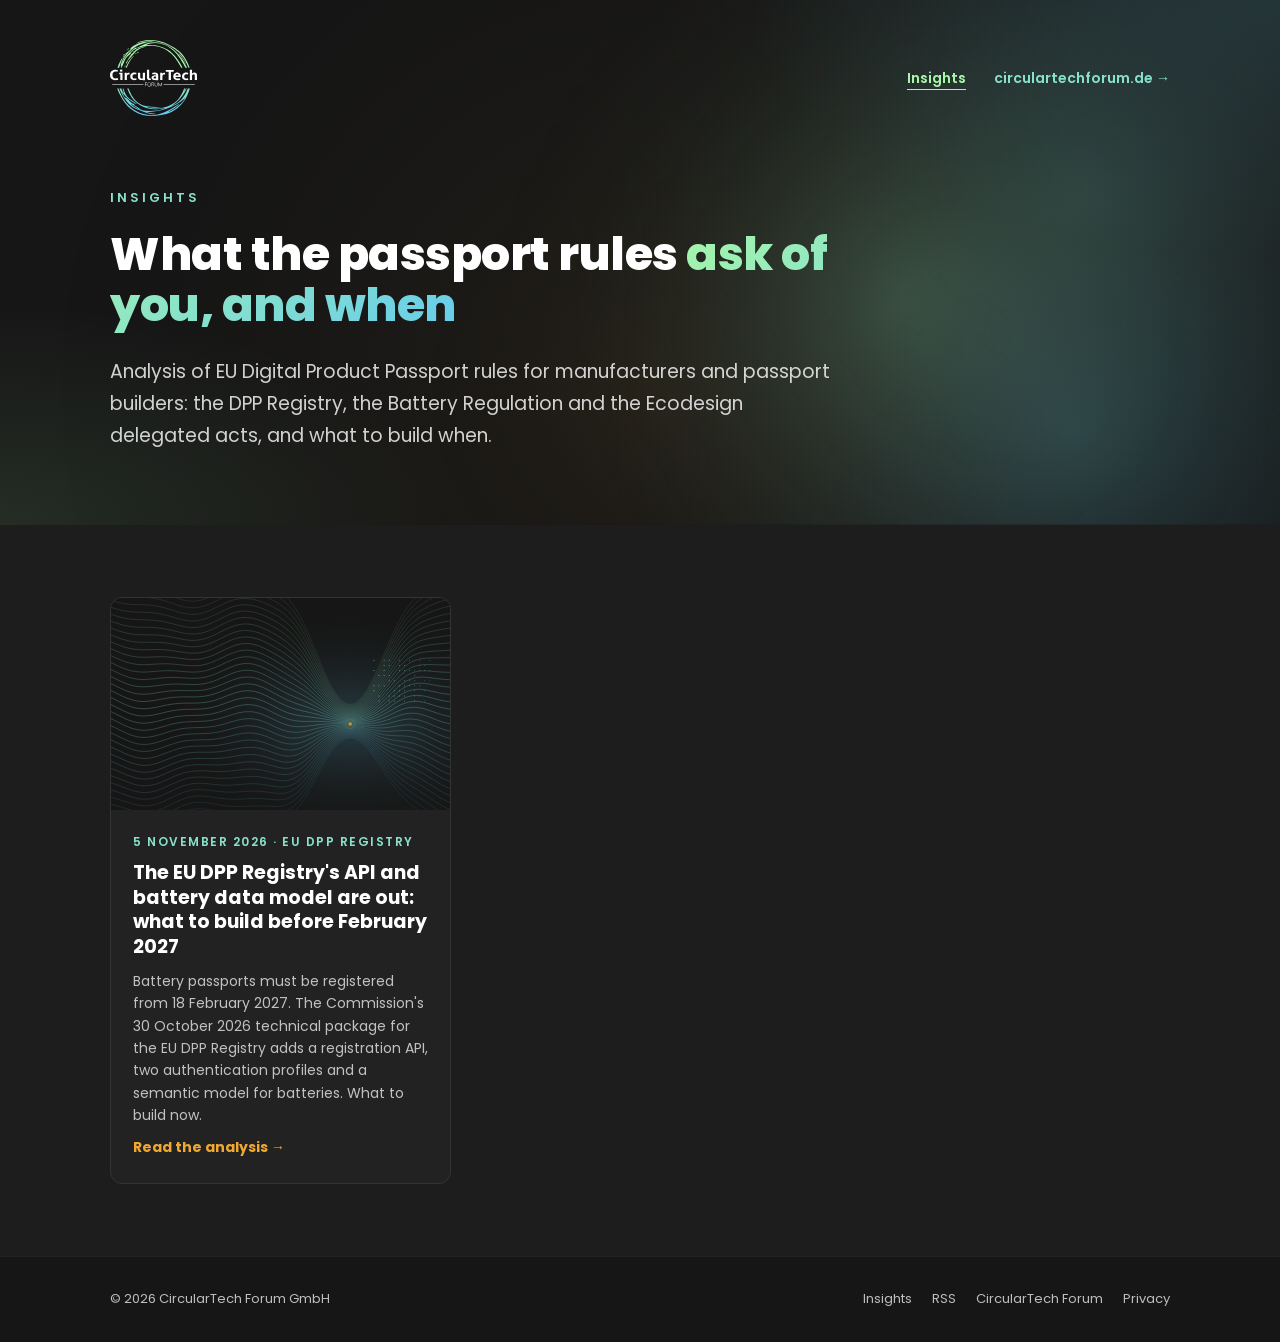
==== commit 3dfde7ce: "Insight posts: Regen-style post header and featured image, own CircularTech header art - Post header" ====
--- a/insights/index.html
+++ b/insights/index.html
@@ -89,7 +89,7 @@
     <h2 class="visually-hidden">All insights</h2>
       <div class="ctf-cards">
     <a class="ctf-card" href="/insights/dpp-registry-technical-package/">
-      <img class="ctf-card__img" src="/insights/dpp-registry-technical-package/Header.webp" alt="A passport card inside a loop, with the words: EU DPP Registry, registering a battery passport." width="1600" height="1000" loading="lazy">
+      <img class="ctf-card__img" src="/insights/dpp-registry-technical-package/hero.svg" alt="Flow lines converging on one amber point beside a block of data points: CircularTech's header art for this insight." width="1600" height="1000" loading="lazy">
       <div class="ctf-card__body">
         <p class="ctf-card__meta"><time datetime="2026-11-05">5 November 2026</time> · EU DPP Registry</p>
         <h3 class="ctf-card__title">The EU DPP Registry's API and battery data model are out: what to build before February 2027</h3>
--- a/assets/css/site.css
+++ b/assets/css/site.css
@@ -85,16 +85,26 @@
 .ctf-hero__art canvas, .ctf-hero__art svg { display: block; width: 100%; height: 100%; }
 .ctf-hero__body { max-width: 820px; }
 .ctf-hero--home .ctf-hero__body { max-width: 640px; }
-/* Post hero: copy left, featured image right, drift behind */
-.ctf-hero__grid { display: grid; grid-template-columns: minmax(0, 1.2fr) minmax(0, 1fr); gap: 56px; align-items: center; }
-.ctf-hero__grid--solo { grid-template-columns: minmax(0, 1fr); }
-.ctf-hero--post .ctf-hero__h1 { font-size: 42px; }
-.ctf-hero__figure { margin: 0; border-radius: 18px; overflow: hidden; border: 1px solid rgba(135,225,203,0.25);
-  box-shadow: 0 24px 60px rgba(0,0,0,0.45); background: var(--ink); }
-.ctf-hero__figure img { display: block; width: 100%; height: auto; }
-.ctf-tags { list-style: none; display: flex; flex-wrap: wrap; gap: 8px; margin: 20px 0 0; padding: 0; }
-.ctf-tags li { font-size: 12px; font-weight: 600; color: var(--teal); border: 1px solid rgba(135,225,203,0.35);
-  border-radius: 999px; padding: 4px 12px; }
+/* Post header + featured image: same structure as the Regen Studio blog post */
+.ctf-hero--post { padding-bottom: 0; }
+.ctf-hero--post .ctf-bar { margin-bottom: 56px; }
+.ctf-post-header__back { display: inline-flex; align-items: center; gap: 8px; font-size: 14px; color: var(--text-dim); margin-bottom: 28px; }
+.ctf-post-header__back:hover { color: var(--mint); }
+.ctf-post-header__categories { display: flex; flex-wrap: wrap; gap: 8px; margin-bottom: 18px; }
+.ctf-post-header__category { font-size: 11px; font-weight: 600; letter-spacing: .1em; text-transform: uppercase; padding: 6px 14px;
+  border-radius: 999px; color: var(--mint); background: rgba(167,246,170,0.08); border: 1px solid rgba(167,246,170,0.25); }
+.ctf-hero--post .ctf-post-header__title { font-size: clamp(32px, 4vw, 48px); max-width: 880px; margin-bottom: 18px; }
+.ctf-post-header__subtitle { max-width: 760px; margin-bottom: 32px; }
+.ctf-post-header__meta { display: flex; align-items: center; flex-wrap: wrap; gap: 24px; padding: 24px 0 40px; border-top: 1px solid rgba(255,255,255,0.12); }
+.ctf-post-header__author { display: flex; flex-direction: column; }
+.ctf-post-header__author-name { font-size: 15px; font-weight: 600; color: #fff; }
+.ctf-post-header__author-role { font-size: 13px; color: var(--text-dim); }
+.ctf-post-header__divider { width: 1px; height: 32px; background: rgba(255,255,255,0.12); }
+.ctf-post-header__item { display: flex; align-items: center; gap: 6px; font-size: 14px; color: var(--text-dim); }
+.ctf-post-header__item svg { opacity: .6; }
+.ctf-post-image { background: linear-gradient(var(--ink) 0 50%, var(--ink-2) 50% 100%); padding: 0; }
+.ctf-post-image img { display: block; width: 100%; height: auto; max-height: 520px; object-fit: cover; border-radius: 16px;
+  box-shadow: 0 24px 60px rgba(0,0,0,0.45); }
 .ctf-hero__pre {
   font-size: 13px; font-weight: 600; letter-spacing: 3px; text-transform: uppercase;
   color: var(--teal); margin-bottom: 20px;
@@ -253,8 +263,8 @@
 
 /* ── Responsive ───────────────────────────────────────────── */
 @media (max-width: 1024px) {
-  .ctf-hero__grid { grid-template-columns: minmax(0, 1fr); gap: 36px; }
-  .ctf-hero__figure { max-width: 560px; }
+  .ctf-post-header__divider { display: none; }
+  .ctf-post-header__meta { gap: 10px 20px; }
   .ctf-hero__h1 { font-size: 44px; }
   .ctf-hero--compact .ctf-hero__h1 { font-size: 38px; }
   .ctf-prose h2 { font-size: 27px; }
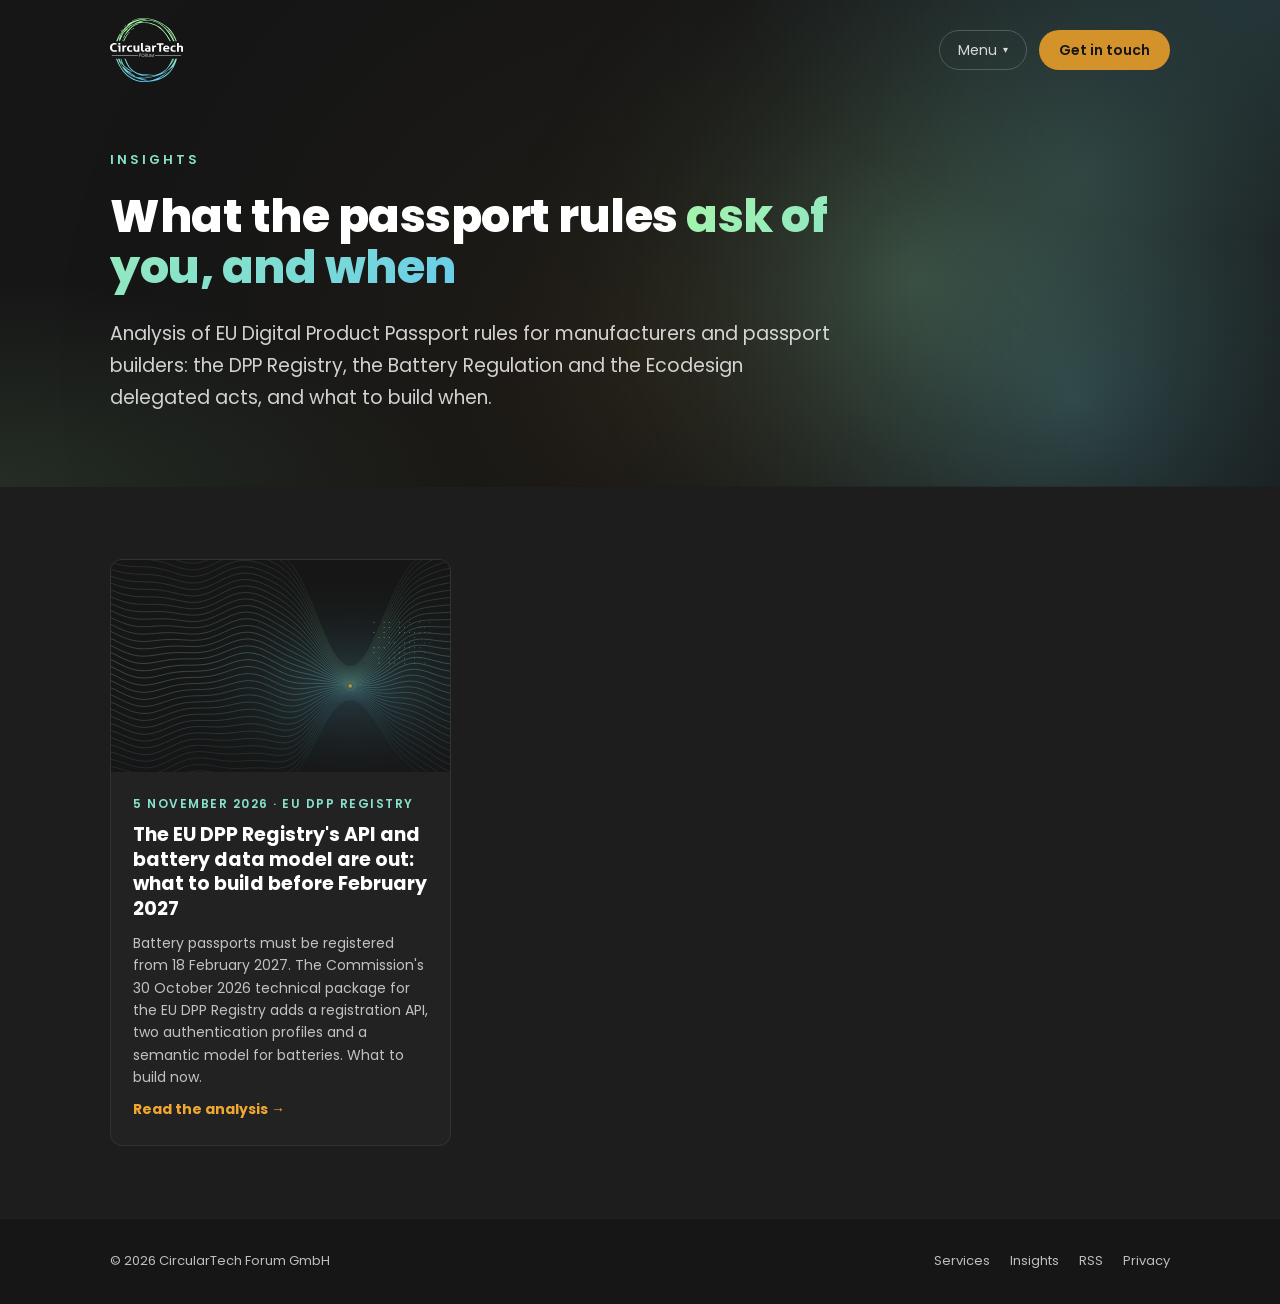
==== commit 82c0b71e: "Regen-style site menu, services and products pages, locked hero animation c8 - Fixed nav after the R" ====
--- a/insights/index.html
+++ b/insights/index.html
@@ -65,17 +65,51 @@
 </head>
 <body>
 <a class="skip-link" href="#main-content">Skip to main content</a>
+<nav class="ctf-nav" id="nav" aria-label="Site">
+  <div class="ctf-inner ctf-nav__inner">
+    <a class="ctf-nav__logo" href="/"><img src="/assets/logo.svg" alt="CircularTech Advisory home" width="87" height="76"></a>
+    <div class="ctf-nav__links" id="navLinks">
+        <a href="/services.html">Services</a>
+        <a href="/products.html">Products <span class="ctf-nav__soon">Soon</span></a>
+        <a href="/insights/" aria-current="page">Insights</a>
+        <span class="ctf-nav__sep ctf-nav__sep--mobile" aria-hidden="true"></span>
+        <a href="https://circulartechforum.de/" rel="noopener">CircularTech Forum <span aria-hidden="true">&#8599;</span></a>
+        <div class="ctf-nav__links-contact">
+          <button class="ctf-btn ctf-btn--primary" type="button" data-copy aria-describedby="copy-hint">
+            <svg viewBox="0 0 24 24" fill="none" stroke="currentColor" stroke-width="2" aria-hidden="true"><rect x="9" y="9" width="13" height="13" rx="2"/><path d="M5 15H4a2 2 0 01-2-2V4a2 2 0 012-2h9a2 2 0 012 2v1"/></svg>
+            <span class="ctf-btn__label">consulting@circulartechforum.de</span>
+          </button>
+          <a class="ctf-contact__alt" href="mailto:consulting@circulartechforum.de?subject=DPP%20Consulting%20Request">or open in mail app</a>
+        </div>
+    </div>
+    <div class="ctf-nav__actions">
+      <button class="ctf-nav__menu-btn" type="button" aria-expanded="false" aria-controls="navDropdown">Menu <span class="ctf-nav__arrow" aria-hidden="true">&#9662;</span></button>
+      <div class="ctf-nav__dropdown" id="navDropdown">
+        <a href="/services.html">Services</a>
+        <a href="/products.html">Products <span class="ctf-nav__soon">Soon</span></a>
+        <a href="/insights/" aria-current="page">Insights</a>
+        <span class="ctf-nav__sep" aria-hidden="true"></span>
+        <a href="https://circulartechforum.de/" rel="noopener">CircularTech Forum <span aria-hidden="true">&#8599;</span></a>
+      </div>
+      <div class="ctf-nav__contact">
+        <button class="ctf-nav__contact-btn" type="button" aria-expanded="false" aria-controls="navContact">Get in touch</button>
+        <div class="ctf-nav__popover" id="navContact" role="dialog" aria-label="Contact options">
+          <p>Tell us what you make and where your passport data lives today.</p>
+          <button class="ctf-btn ctf-btn--primary" type="button" data-copy aria-describedby="copy-hint">
+            <svg viewBox="0 0 24 24" fill="none" stroke="currentColor" stroke-width="2" aria-hidden="true"><rect x="9" y="9" width="13" height="13" rx="2"/><path d="M5 15H4a2 2 0 01-2-2V4a2 2 0 012-2h9a2 2 0 012 2v1"/></svg>
+            <span class="ctf-btn__label">consulting@circulartechforum.de</span>
+          </button>
+          <a class="ctf-contact__alt" href="mailto:consulting@circulartechforum.de?subject=DPP%20Consulting%20Request">or open in mail app</a>
+        </div>
+      </div>
+      <button class="ctf-nav__toggle" id="navToggle" type="button" aria-label="Menu" aria-expanded="false" aria-controls="navLinks"><span></span><span></span><span></span></button>
+    </div>
+  </div>
+</nav>
 
 <header class="ctf-hero ctf-hero--compact">
   <div class="ctf-hero__art" data-anim="drift" aria-hidden="true"></div>
   <div class="ctf-inner">
-    <div class="ctf-bar">
-      <a class="ctf-bar__logo" href="/"><img src="/assets/logo.svg" alt="CircularTech Advisory" width="87" height="76"></a>
-      <nav class="ctf-bar__links" aria-label="Site">
-        <a href="/insights/" aria-current="page">Insights</a>
-        <a href="https://circulartechforum.de/" rel="noopener">circulartechforum.de &rarr;</a>
-      </nav>
-    </div>
     <div class="ctf-hero__body">
       <p class="ctf-hero__pre">Insights</p>
       <h1 class="ctf-hero__h1">What the passport rules <span>ask of you, and when</span></h1>
@@ -105,9 +139,9 @@
   <div class="ctf-inner">
     <p>&copy; <span data-year>2026</span> CircularTech Forum GmbH</p>
     <nav aria-label="Footer">
+      <a href="/services.html">Services</a>
       <a href="/insights/">Insights</a>
       <a href="/feed.xml">RSS</a>
-      <a href="https://circulartechforum.de/" rel="noopener">CircularTech Forum</a>
       <a href="https://circulartechforum.de/privacy-policy/" rel="noopener">Privacy</a>
     </nav>
   </div>
--- a/assets/css/site.css
+++ b/assets/css/site.css
@@ -59,16 +59,42 @@
 .ctf-btn--dark:hover { background: var(--line); border-color: var(--line); }
 .ctf-btn.is-copied { background: var(--mint); border-color: var(--mint); color: var(--ink); }
 
-/* ── Site header (inside the hero) ────────────────────────── */
-.ctf-bar {
-  display: flex; align-items: center; justify-content: space-between; gap: 24px;
-  margin-bottom: 88px;
-}
-.ctf-bar__logo img { display: block; height: 76px; width: auto; }
-.ctf-bar__links { display: flex; align-items: center; gap: 28px; font-size: 14px; font-weight: 600; }
-.ctf-bar__links a { color: var(--teal); transition: color 0.2s ease; }
-.ctf-bar__links a:hover, .ctf-bar__links a[aria-current="page"] { color: var(--mint); }
-.ctf-bar__links a[aria-current="page"] { text-decoration: underline; text-underline-offset: 6px; }
+/* ── Site navigation (after the Regen Studio nav) ─────────── */
+.ctf-nav { position: fixed; top: 0; left: 0; right: 0; z-index: 100; padding: 18px 0;
+  border-bottom: 1px solid transparent; transition: background 0.3s ease, padding 0.3s ease, border-color 0.3s ease; }
+.ctf-nav--scrolled { background: rgba(22,22,22,0.86); -webkit-backdrop-filter: blur(16px); backdrop-filter: blur(16px);
+  border-bottom-color: rgba(255,255,255,0.08); padding: 10px 0; }
+.ctf-nav__inner { display: flex; align-items: center; justify-content: space-between; gap: 24px; }
+.ctf-nav__logo img { display: block; height: 64px; width: auto; transition: height 0.3s ease; }
+.ctf-nav--scrolled .ctf-nav__logo img { height: 48px; }
+.ctf-nav__actions { display: flex; align-items: center; gap: 12px; position: relative; }
+.ctf-nav__menu-btn { display: inline-flex; align-items: center; gap: 6px; font: inherit; font-size: 14px; font-weight: 500;
+  color: rgba(255,255,255,0.82); background: none; border: 1px solid rgba(255,255,255,0.2); border-radius: 999px;
+  padding: 8px 18px; cursor: pointer; transition: color 0.2s ease, border-color 0.2s ease; }
+.ctf-nav__menu-btn:hover, .ctf-nav__menu-btn[aria-expanded="true"] { color: #fff; border-color: var(--teal); }
+.ctf-nav__arrow { font-size: 0.7em; transition: transform 0.2s ease; }
+.ctf-nav__menu-btn[aria-expanded="true"] .ctf-nav__arrow { transform: rotate(180deg); }
+.ctf-nav__dropdown, .ctf-nav__popover { position: absolute; top: 100%; right: 0; margin-top: 12px; z-index: 101;
+  background: rgba(30,30,30,0.96); -webkit-backdrop-filter: blur(16px); backdrop-filter: blur(16px);
+  border: 1px solid rgba(255,255,255,0.1); border-radius: 14px; box-shadow: 0 20px 50px rgba(0,0,0,0.45);
+  opacity: 0; transform: translateY(-8px); pointer-events: none; transition: opacity 0.2s ease, transform 0.2s ease; }
+.ctf-nav__dropdown.is-open, .ctf-nav__popover.is-open { opacity: 1; transform: none; pointer-events: auto; }
+.ctf-nav__dropdown { min-width: 250px; padding: 10px 8px; }
+.ctf-nav__dropdown a { display: flex; align-items: center; justify-content: space-between; gap: 12px; padding: 10px 14px;
+  font-size: 14px; color: rgba(255,255,255,0.8); border-radius: 8px; transition: background 0.15s ease, color 0.15s ease; }
+.ctf-nav__dropdown a:hover, .ctf-nav__dropdown a[aria-current="page"] { color: #fff; background: rgba(135,225,203,0.09); }
+.ctf-nav__sep { display: block; height: 1px; background: rgba(255,255,255,0.08); margin: 6px 10px; }
+.ctf-nav__soon { display: inline-block; font-size: 10px; font-weight: 600; letter-spacing: 0.08em; text-transform: uppercase;
+  color: var(--amber-hi); border: 1px solid rgba(240,168,48,0.45); border-radius: 999px; padding: 2px 8px; vertical-align: middle; }
+.ctf-nav__contact { position: relative; }
+.ctf-nav__contact-btn { font: inherit; font-size: 14px; font-weight: 600; color: var(--ink); background: var(--amber);
+  border: 0; border-radius: 999px; padding: 9px 20px; cursor: pointer; transition: background 0.2s ease; }
+.ctf-nav__contact-btn:hover, .ctf-nav__contact-btn[aria-expanded="true"] { background: var(--amber-hi); }
+.ctf-nav__popover { width: 340px; padding: 20px; text-align: center; }
+.ctf-nav__popover p { font-size: 14px; color: var(--text-dim); line-height: 1.5; margin-bottom: 14px; }
+.ctf-nav__popover .ctf-btn, .ctf-nav__links-contact .ctf-btn { width: 100%; justify-content: center; font-size: 13px; }
+.ctf-nav__popover .ctf-contact__alt, .ctf-nav__links-contact .ctf-contact__alt { display: inline-block; margin-top: 12px; }
+.ctf-nav__links, .ctf-nav__toggle { display: none; }
 
 /* ── Hero ─────────────────────────────────────────────────── */
 .ctf-hero {
@@ -77,17 +103,15 @@
     radial-gradient(ellipse 60% 70% at 100% 0%, rgba(102,204,236,0.14), transparent 70%),
     radial-gradient(ellipse 50% 60% at 0% 100%, rgba(167,246,170,0.10), transparent 70%),
     var(--ink);
-  padding: 40px 0 96px;
-}
-.ctf-hero--compact { padding-bottom: 72px; }
-.ctf-hero--compact .ctf-bar { margin-bottom: 72px; }
+  padding: 168px 0 96px;
+}
+.ctf-hero--compact { padding: 150px 0 72px; }
 .ctf-hero__art { position: absolute; inset: 0; z-index: -1; pointer-events: none; }
 .ctf-hero__art canvas, .ctf-hero__art svg { display: block; width: 100%; height: 100%; }
 .ctf-hero__body { max-width: 820px; }
 .ctf-hero--home .ctf-hero__body { max-width: 640px; }
 /* Post header + featured image: same structure as the Regen Studio blog post */
 .ctf-hero--post { padding-bottom: 0; }
-.ctf-hero--post .ctf-bar { margin-bottom: 56px; }
 .ctf-post-header__back { display: inline-flex; align-items: center; gap: 8px; font-size: 14px; color: var(--text-dim); margin-bottom: 28px; }
 .ctf-post-header__back:hover { color: var(--mint); }
 .ctf-post-header__categories { display: flex; flex-wrap: wrap; gap: 8px; margin-bottom: 18px; }
@@ -271,10 +295,8 @@
 }
 @media (max-width: 640px) {
   .ctf-inner { padding: 0 16px; }
-  .ctf-hero { padding: 24px 0 64px; }
-  .ctf-bar, .ctf-hero--compact .ctf-bar { margin-bottom: 48px; }
-  .ctf-bar__logo img { height: 56px; }
-  .ctf-bar__links { gap: 16px; font-size: 13px; }
+  .ctf-hero, .ctf-hero--compact { padding: 112px 0 64px; }
+  .ctf-hero--post { padding-bottom: 0; }
   .ctf-hero__h1, .ctf-hero--compact .ctf-hero__h1 { font-size: 31px; }
   .ctf-hero__sub { font-size: 16px; }
   .ctf-section { padding: 48px 0; }
@@ -294,3 +316,45 @@
   html { scroll-behavior: auto; }
   *, *::before, *::after { transition: none !important; animation: none !important; }
 }
+
+/* Phones: hamburger and slide-in panel instead of the dropdown and popover */
+@media (max-width: 768px) {
+  .ctf-nav { background: rgba(22,22,22,0.86); -webkit-backdrop-filter: blur(12px); backdrop-filter: blur(12px); padding: 10px 0; }
+  .ctf-nav__logo img, .ctf-nav--scrolled .ctf-nav__logo img { height: 48px; }
+  .ctf-nav__menu-btn, .ctf-nav__dropdown, .ctf-nav__contact { display: none; }
+  .ctf-nav__toggle { display: flex; flex-direction: column; gap: 5px; background: none; border: 0; padding: 8px; cursor: pointer; position: relative; z-index: 102; }
+  .ctf-nav__toggle span { display: block; width: 24px; height: 2px; background: #fff; transition: transform 0.3s ease, opacity 0.3s ease; }
+  .ctf-nav__toggle[aria-expanded="true"] span:nth-child(1) { transform: translateY(7px) rotate(45deg); }
+  .ctf-nav__toggle[aria-expanded="true"] span:nth-child(2) { opacity: 0; }
+  .ctf-nav__toggle[aria-expanded="true"] span:nth-child(3) { transform: translateY(-7px) rotate(-45deg); }
+  .ctf-nav__links { display: flex; flex-direction: column; gap: 4px; position: fixed; top: 0; right: -100%; z-index: 101;
+    width: 290px; height: 100vh; height: 100dvh; overflow-y: auto; padding: 88px 28px 32px; background: var(--ink-2);
+    border-left: 1px solid rgba(255,255,255,0.08); box-shadow: -4px 0 24px rgba(0,0,0,0.4); transition: right 0.3s ease; visibility: hidden; }
+  .ctf-nav__links.is-open { right: 0; visibility: visible; }
+  .ctf-nav__links a { display: flex; align-items: center; justify-content: space-between; padding: 10px 0; font-size: 16px; color: rgba(255,255,255,0.85); }
+  .ctf-nav__links a[aria-current="page"] { color: var(--mint); }
+  .ctf-nav__links .ctf-nav__sep { margin: 8px 0; }
+  .ctf-nav__links-contact { margin-top: 16px; padding-top: 18px; border-top: 1px solid rgba(255,255,255,0.08); text-align: center; }
+  body.nav-open { overflow: hidden; }
+}
+
+/* ── Services page ────────────────────────────────────────── */
+.ctf-services { display: grid; gap: 22px; }
+.ctf-service { display: grid; grid-template-columns: 64px minmax(0, 1fr); gap: 28px; padding: 36px; background: var(--ink-3, #222);
+  border-radius: 16px; border-left: 3px solid var(--teal); scroll-margin-top: 110px; }
+.ctf-service--readiness, .ctf-service--compliance { border-left-color: var(--amber); }
+.ctf-service--design { border-left-color: var(--sky); }
+.ctf-service--circular { border-left-color: var(--mint); }
+.ctf-service__icon svg { width: 48px; height: 48px; }
+.ctf-service__h2 { font-size: 26px; font-weight: 700; color: #fff; margin-bottom: 12px; }
+.ctf-service__intro { font-size: 17px; line-height: 1.7; color: rgba(255,255,255,0.85); margin-bottom: 22px; }
+.ctf-service__h3 { font-size: 12px; font-weight: 600; letter-spacing: 0.14em; text-transform: uppercase; color: var(--teal); margin-bottom: 10px; }
+.ctf-service__list { margin: 0 0 20px; padding-left: 20px; color: var(--text-dim); line-height: 1.7; font-size: 15px; }
+.ctf-service__list li { margin-bottom: 6px; }
+.ctf-service__fit { font-size: 15px; color: var(--text-dim); line-height: 1.6; }
+.ctf-service__fit strong { color: #fff; font-weight: 600; }
+.ctf-section__more { margin-top: 28px; }
+@media (max-width: 640px) {
+  .ctf-service { grid-template-columns: minmax(0, 1fr); gap: 16px; padding: 24px; }
+  .ctf-service__h2 { font-size: 22px; }
+}
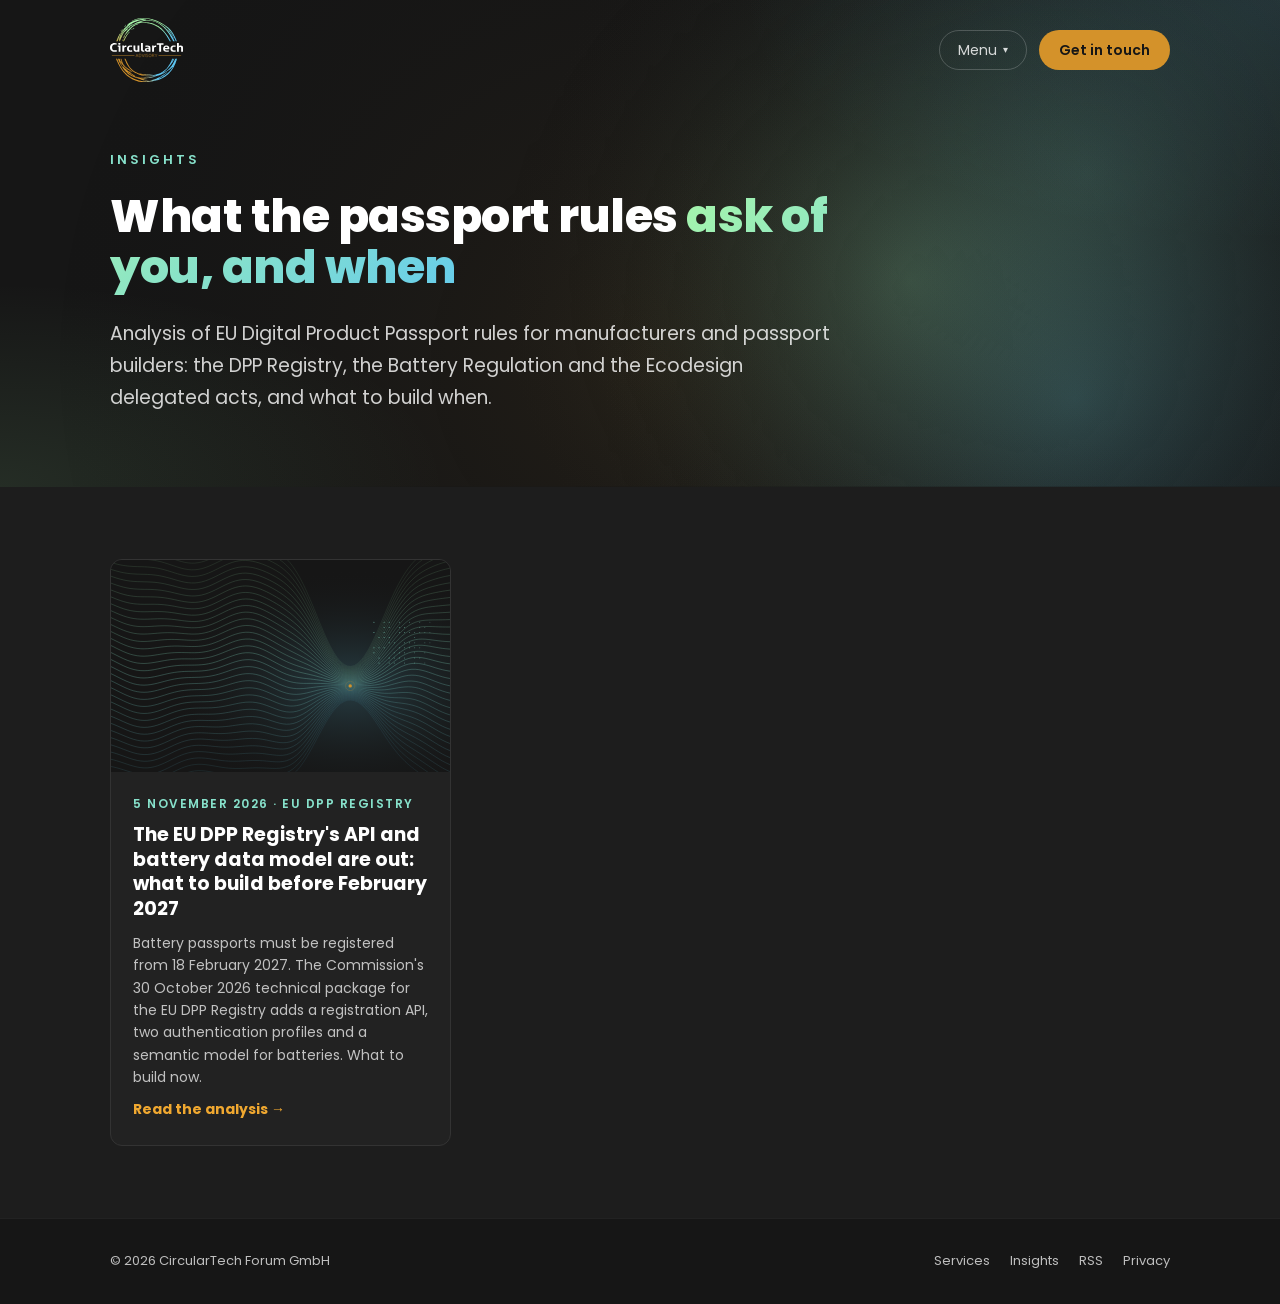
==== commit 60ad751a: "New CircularTech Advisory logo and tab icon (logo lab c10) The forum ring and wordmark with ADVISORY" ====
--- a/insights/index.html
+++ b/insights/index.html
@@ -16,7 +16,7 @@
 <meta property="og:image" content="https://www.circulartechadvisory.com/assets/images/og-default.png">
 <meta property="og:locale" content="en_GB">
 <meta name="twitter:card" content="summary_large_image">
-<link rel="icon" href="/assets/logo.svg" type="image/svg+xml">
+<link rel="icon" href="/assets/icon.svg" type="image/svg+xml">
 <link rel="alternate" type="application/rss+xml" title="CircularTech Advisory insights" href="/feed.xml">
 <link rel="stylesheet" href="/assets/fonts/fonts.css">
 <link rel="stylesheet" href="/assets/css/site.css">
@@ -67,7 +67,7 @@
 <a class="skip-link" href="#main-content">Skip to main content</a>
 <nav class="ctf-nav" id="nav" aria-label="Site">
   <div class="ctf-inner ctf-nav__inner">
-    <a class="ctf-nav__logo" href="/"><img src="/assets/logo.svg" alt="CircularTech Advisory home" width="87" height="76"></a>
+    <a class="ctf-nav__logo" href="/"><img src="/assets/logo-advisory.svg" alt="CircularTech Advisory home" width="87" height="76"></a>
     <div class="ctf-nav__links" id="navLinks">
         <a href="/services.html">Services</a>
         <a href="/products.html">Products <span class="ctf-nav__soon">Soon</span></a>
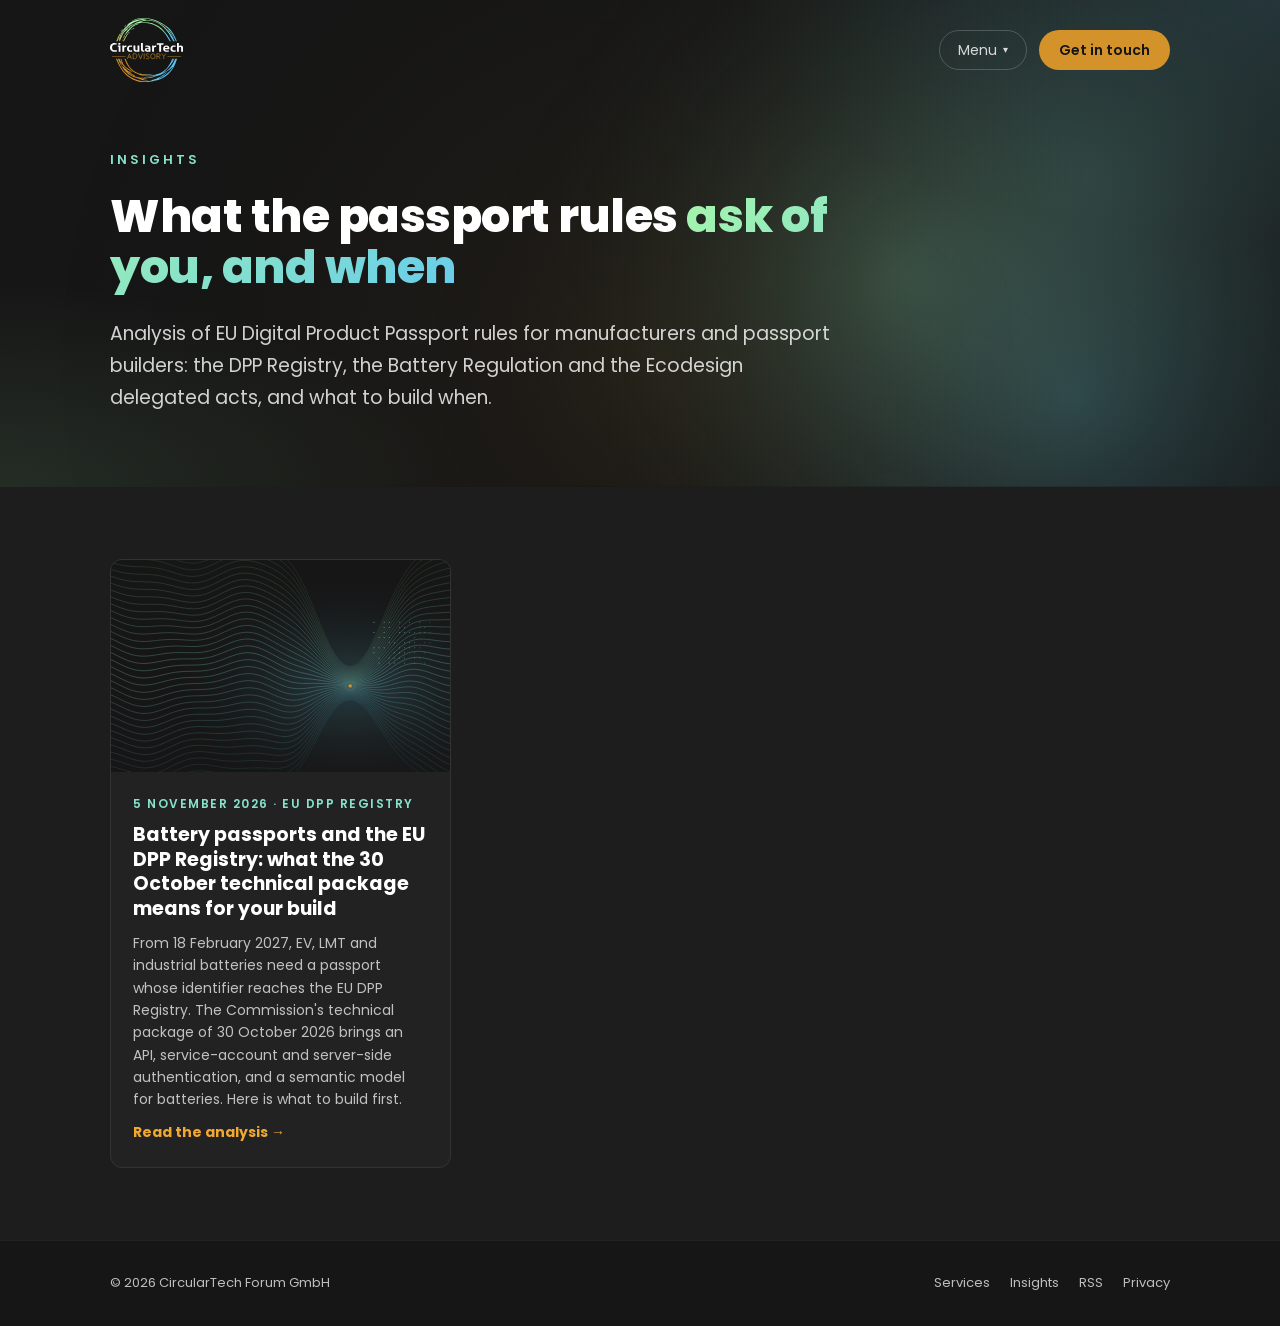
==== commit a1462309: "DPP Registry insight: correct facts after the source audit, own wording Source changes from 6ce5c36 " ====
--- a/insights/index.html
+++ b/insights/index.html
@@ -36,7 +36,7 @@
       "blogPost": [
         {
           "@type": "BlogPosting",
-          "headline": "The EU DPP Registry's API and battery data model are out: what to build before February 2027",
+          "headline": "Battery passports and the EU DPP Registry: what the 30 October technical package means for your build",
           "url": "https://www.circulartechadvisory.com/insights/dpp-registry-technical-package/",
           "datePublished": "2026-11-05"
         }
@@ -126,8 +126,8 @@
       <img class="ctf-card__img" src="/insights/dpp-registry-technical-package/hero.svg" alt="Flow lines converging on one amber point beside a block of data points: CircularTech's header art for this insight." width="1600" height="1000" loading="lazy">
       <div class="ctf-card__body">
         <p class="ctf-card__meta"><time datetime="2026-11-05">5 November 2026</time> · EU DPP Registry</p>
-        <h3 class="ctf-card__title">The EU DPP Registry's API and battery data model are out: what to build before February 2027</h3>
-        <p class="ctf-card__excerpt">Battery passports must be registered from 18 February 2027. The Commission's 30 October 2026 technical package for the EU DPP Registry adds a registration API, two authentication profiles and a semantic model for batteries. What to build now.</p>
+        <h3 class="ctf-card__title">Battery passports and the EU DPP Registry: what the 30 October technical package means for your build</h3>
+        <p class="ctf-card__excerpt">From 18 February 2027, EV, LMT and industrial batteries need a passport whose identifier reaches the EU DPP Registry. The Commission's technical package of 30 October 2026 brings an API, service-account and server-side authentication, and a semantic model for batteries. Here is what to build first.</p>
         <span class="ctf-card__link">Read the analysis</span>
       </div>
     </a>
--- a/assets/css/site.css
+++ b/assets/css/site.css
@@ -162,34 +162,24 @@
 .ctf-section__more a:hover { color: var(--mint); }
 
 /* ── Services ─────────────────────────────────────────────── */
-/* Five cards: one row on wide screens, 3 + 2 on tablets, one column on phones. Never a lone card. */
-.ctf-previews {
-  display: grid;
-  grid-template-columns: repeat(5, 1fr);
-  gap: 14px;
-}
-@media (max-width: 1100px) {
-  .ctf-previews { grid-template-columns: repeat(6, 1fr); }
-  .ctf-preview { grid-column: span 2; }
-  .ctf-preview:nth-child(n+4) { grid-column: span 3; }
-}
-@media (max-width: 640px) {
-  .ctf-previews { grid-template-columns: 1fr; }
-  .ctf-preview, .ctf-preview:nth-child(n+4) { grid-column: auto; }
-}
-.ctf-preview {
-  background: var(--ink-3); border-radius: 10px; padding: 22px 18px;
-  border-left: 3px solid var(--teal);
-  transition: transform 0.2s ease, box-shadow 0.2s ease;
-}
-.ctf-preview:hover { transform: translateY(-2px); box-shadow: 0 4px 16px rgba(0,0,0,0.3); }
-.ctf-preview--readiness { border-left-color: var(--amber-hi); }
-.ctf-preview--compliance { border-left-color: var(--amber); }
-.ctf-preview--design { border-left-color: var(--sky); }
-.ctf-preview--circular { border-left-color: var(--mint); }
-.ctf-preview svg { width: 32px; height: 32px; margin-bottom: 12px; }
-.ctf-preview__title { font-size: 15px; font-weight: 700; color: #fff; margin-bottom: 8px; line-height: 1.3; }
-.ctf-preview__desc { font-size: 13px; color: var(--text-dim); line-height: 1.55; }
+/* Lander: the services wheel (locked lab c10). Segments and labels link to services.html; phones get the list. */
+.ctf-wheel-wrap { max-width: 1040px; margin: 8px auto 0; }
+.ctf-wheel { display: block; width: 100%; height: auto; font-family: "Poppins", system-ui, sans-serif; }
+.ctf-wheel .kw text, .ctf-wheel .arc path { transition: fill 0.2s ease, opacity 0.2s ease; }
+.ctf-wheel .kw:hover text, .ctf-wheel .kw:focus-visible text { fill: var(--mint); }
+.ctf-wheel .arc:hover path { opacity: 1; }
+.ctf-wheel a:focus-visible { outline: 2px solid var(--mint); outline-offset: 4px; }
+.ctf-svc-list { display: none; }
+@media (max-width: 760px) {
+  .ctf-wheel-wrap { display: none; }
+  .ctf-svc-list { display: grid; gap: 10px; list-style: none; padding: 0; margin: 0; counter-reset: svc; }
+  .ctf-svc-list li { counter-increment: svc; }
+  .ctf-svc-list a { display: flex; gap: 14px; align-items: baseline; padding: 16px 18px; background: var(--ink-3);
+    border-radius: 10px; color: #fff; font-weight: 600; font-size: 16px; }
+  .ctf-svc-list a::before { content: "0" counter(svc); font-size: 12px; letter-spacing: 0.15em; color: var(--amber); }
+  .ctf-svc-list li:nth-child(n+3) a::before { color: var(--sky); }
+  .ctf-svc-list li:nth-child(n+5) a::before { color: var(--mint); }
+}
 
 /* ── Insight cards ────────────────────────────────────────── */
 .ctf-cards { display: grid; grid-template-columns: repeat(auto-fill, minmax(300px, 1fr)); gap: 18px; }
@@ -344,6 +334,7 @@
   border-radius: 16px; border-left: 3px solid var(--teal); scroll-margin-top: 110px; }
 .ctf-service--readiness, .ctf-service--compliance { border-left-color: var(--amber); }
 .ctf-service--design { border-left-color: var(--sky); }
+.ctf-service--supplier { border-left-color: #4FB3D9; }
 .ctf-service--circular { border-left-color: var(--mint); }
 .ctf-service__icon svg { width: 48px; height: 48px; }
 .ctf-service__h2 { font-size: 26px; font-weight: 700; color: #fff; margin-bottom: 12px; }
@@ -358,3 +349,26 @@
   .ctf-service { grid-template-columns: minmax(0, 1fr); gap: 16px; padding: 24px; }
   .ctf-service__h2 { font-size: 22px; }
 }
+
+/* ── Services page: overview, fit guide, extras, steps ─────── */
+.ctf-section__intro { max-width: 760px; color: var(--text-dim); font-size: 16px; line-height: 1.7; margin: -8px 0 8px; }
+.ctf-fit { list-style: none; padding: 0; margin: 0; display: grid; gap: 10px; max-width: 980px; }
+.ctf-fit__row { display: grid; grid-template-columns: minmax(0, 1.4fr) minmax(0, 1fr); gap: 24px; align-items: center;
+  padding: 16px 22px; background: var(--ink-3); border-radius: 10px; color: rgba(255,255,255,0.85); transition: background 0.2s ease; }
+.ctf-fit__row:hover { background: var(--ink-4); }
+.ctf-fit__then { font-weight: 600; color: #fff; }
+.ctf-fit__then::before { content: "\2192\00a0 "; color: var(--amber); }
+.ctf-fit__row:hover .ctf-fit__then { color: var(--mint); }
+.ctf-service__list--q li { color: rgba(255,255,255,0.82); }
+.ctf-service__tags { list-style: none; padding: 0; margin: 0 0 22px; display: flex; flex-wrap: wrap; gap: 8px; }
+.ctf-service__tags li { font-size: 13px; color: rgba(255,255,255,0.85); border: 1px solid rgba(255,255,255,0.16); border-radius: 999px; padding: 5px 12px; }
+.ctf-steps { list-style: none; padding: 0; margin: 0; display: grid; grid-template-columns: repeat(4, minmax(0, 1fr)); gap: 18px; counter-reset: step; }
+.ctf-steps__item { counter-increment: step; padding: 24px 20px; background: var(--ink-3); border-radius: 12px; border-top: 3px solid var(--teal); }
+.ctf-steps__item::before { content: "0" counter(step); display: block; font-size: 12px; font-weight: 600; letter-spacing: 0.15em; color: var(--amber); margin-bottom: 10px; }
+.ctf-steps__h3 { font-size: 17px; font-weight: 700; color: #fff; margin-bottom: 8px; }
+.ctf-steps__item p { font-size: 14.5px; line-height: 1.65; color: var(--text-dim); }
+@media (max-width: 1024px) { .ctf-steps { grid-template-columns: repeat(2, minmax(0, 1fr)); } }
+@media (max-width: 640px) {
+  .ctf-steps { grid-template-columns: minmax(0, 1fr); }
+  .ctf-fit__row { grid-template-columns: minmax(0, 1fr); gap: 6px; }
+}
